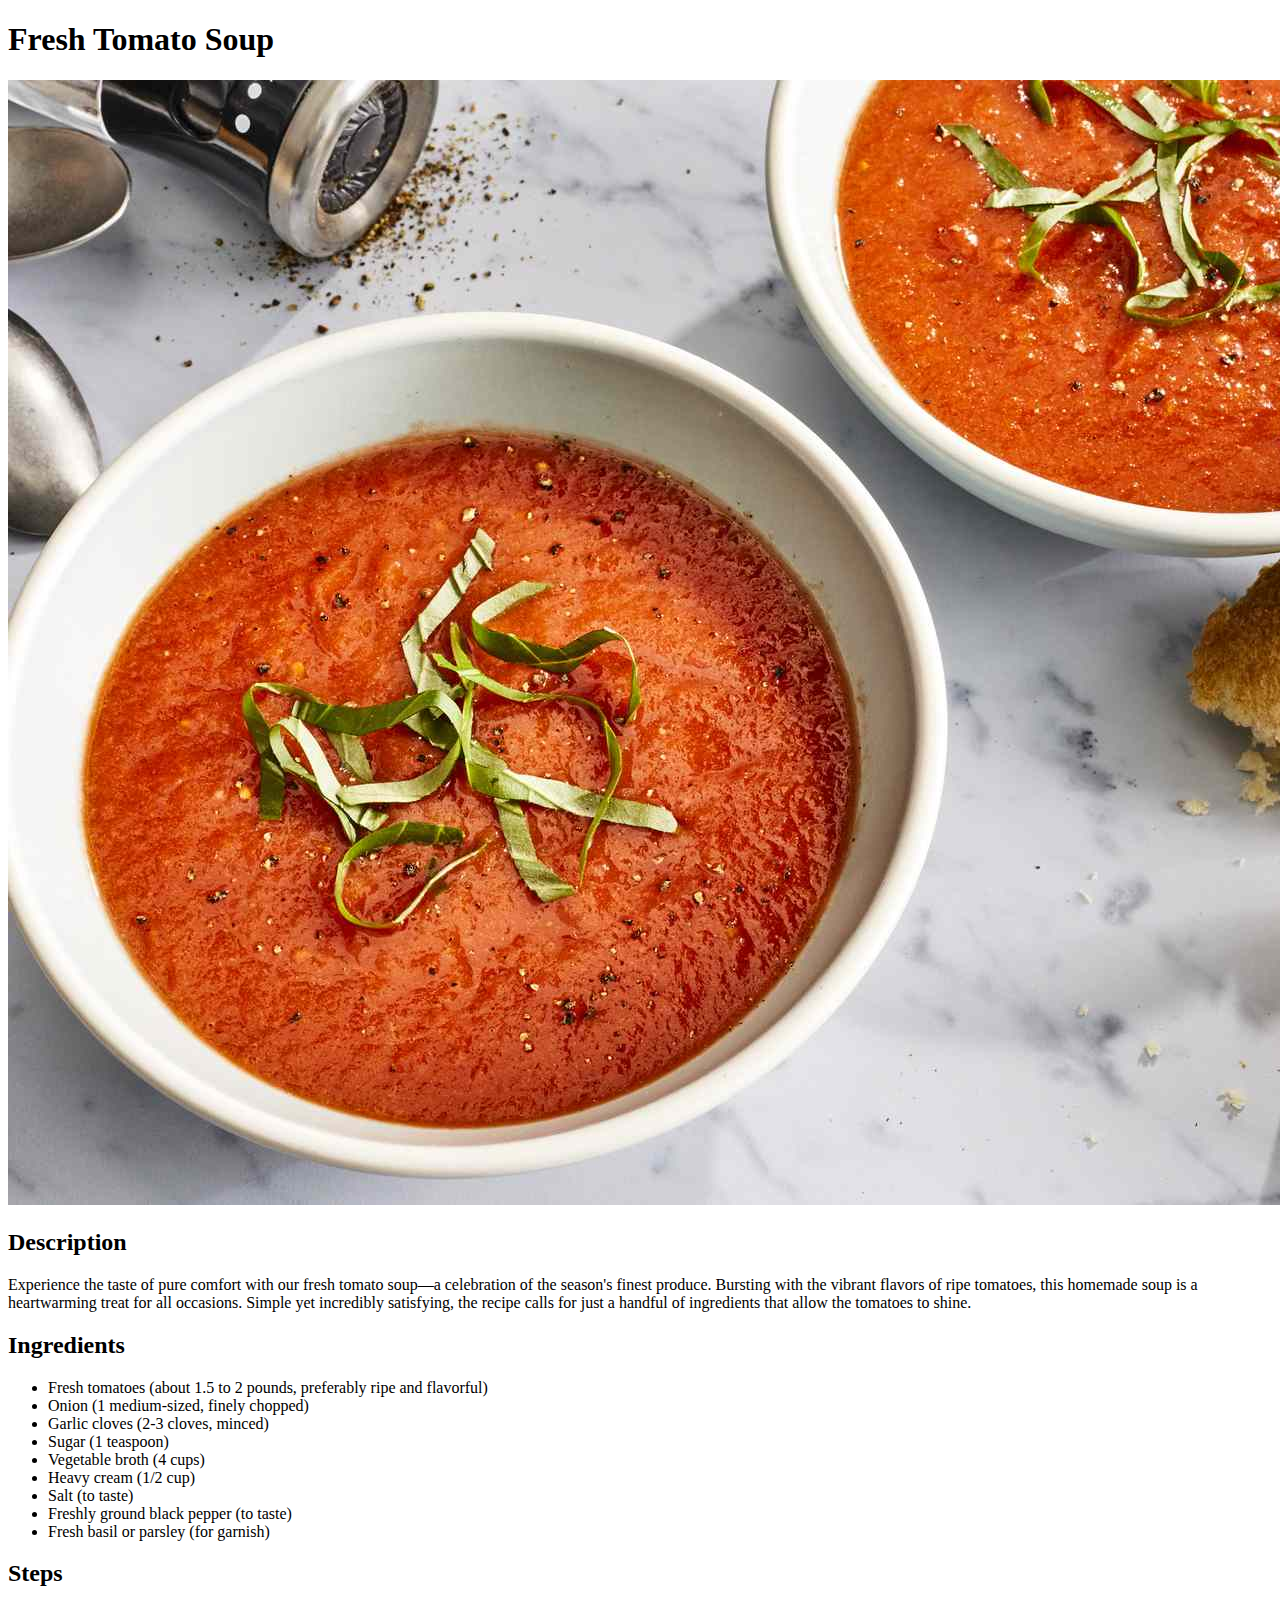
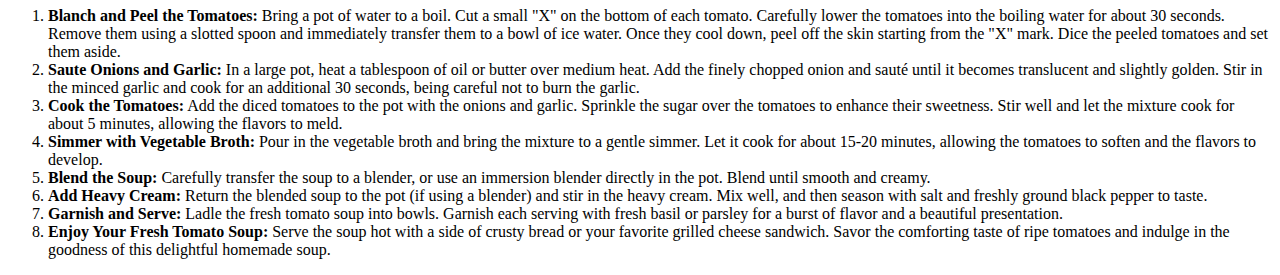
==== recipes/fresh-tomato-soup.html @ a5d9adff "Add fresh-tomato-soup page and create 3 sections" ====
<!DOCTYPE html>
<html lang="en">
    <head>
        <meta charset="utf-8">
        <title>Fresh Tomato Soup</title>
    </head>
    <body>
        <h1>Fresh Tomato Soup</h1>
        <img src="../img/fresh-tomato-soup.jpg" title="Fresh Tomato Soup">
        
        <h2>Description</h2>
        <p>Experience the taste of pure comfort with our fresh tomato soup—a celebration of the season's finest produce. Bursting with the vibrant flavors of ripe tomatoes, this homemade soup is a heartwarming treat for all occasions. Simple yet incredibly satisfying, the recipe calls for just a handful of ingredients that allow the tomatoes to shine.</p>

        <h2>Ingredients</h2>
        <ul>
            <li>Fresh tomatoes (about 1.5 to 2 pounds, preferably ripe and flavorful)</li>
            <li>Onion (1 medium-sized, finely chopped)</li>
            <li>Garlic cloves (2-3 cloves, minced)</li>
            <li>Sugar (1 teaspoon)</li>
            <li>Vegetable broth (4 cups)</li>
            <li>Heavy cream (1/2 cup)</li>
            <li>Salt (to taste)</li>
            <li>Freshly ground black pepper (to taste)</li>
            <li>Fresh basil or parsley (for garnish)</li>
        </ul>
        
        <h2>Steps</h2>
        <ol>
            <li><strong>Blanch and Peel the Tomatoes:</strong> Bring a pot of water to a boil. Cut a small "X" on the bottom of each tomato. Carefully lower the tomatoes into the boiling water for about 30 seconds. Remove them using a slotted spoon and immediately transfer them to a bowl of ice water. Once they cool down, peel off the skin starting from the "X" mark. Dice the peeled tomatoes and set them aside.</li>
            <li><strong>Saute Onions and Garlic:</strong>  In a large pot, heat a tablespoon of oil or butter over medium heat. Add the finely chopped onion and sauté until it becomes translucent and slightly golden. Stir in the minced garlic and cook for an additional 30 seconds, being careful not to burn the garlic.</li>
            <li><strong>Cook the Tomatoes:</strong> Add the diced tomatoes to the pot with the onions and garlic. Sprinkle the sugar over the tomatoes to enhance their sweetness. Stir well and let the mixture cook for about 5 minutes, allowing the flavors to meld.</li>
            <li><strong>Simmer with Vegetable Broth:</strong> Pour in the vegetable broth and bring the mixture to a gentle simmer. Let it cook for about 15-20 minutes, allowing the tomatoes to soften and the flavors to develop.</li>
            <li><strong>Blend the Soup:</strong> Carefully transfer the soup to a blender, or use an immersion blender directly in the pot. Blend until smooth and creamy.</li>
            <li><strong>Add Heavy Cream:</strong> Return the blended soup to the pot (if using a blender) and stir in the heavy cream. Mix well, and then season with salt and freshly ground black pepper to taste.</li>
            <li><strong>Garnish and Serve:</strong> Ladle the fresh tomato soup into bowls. Garnish each serving with fresh basil or parsley for a burst of flavor and a beautiful presentation.</li>
            <li><strong>Enjoy Your Fresh Tomato Soup:</strong> Serve the soup hot with a side of crusty bread or your favorite grilled cheese sandwich. Savor the comforting taste of ripe tomatoes and indulge in the goodness of this delightful homemade soup.</li>

        </ol>

    </body>
</html>
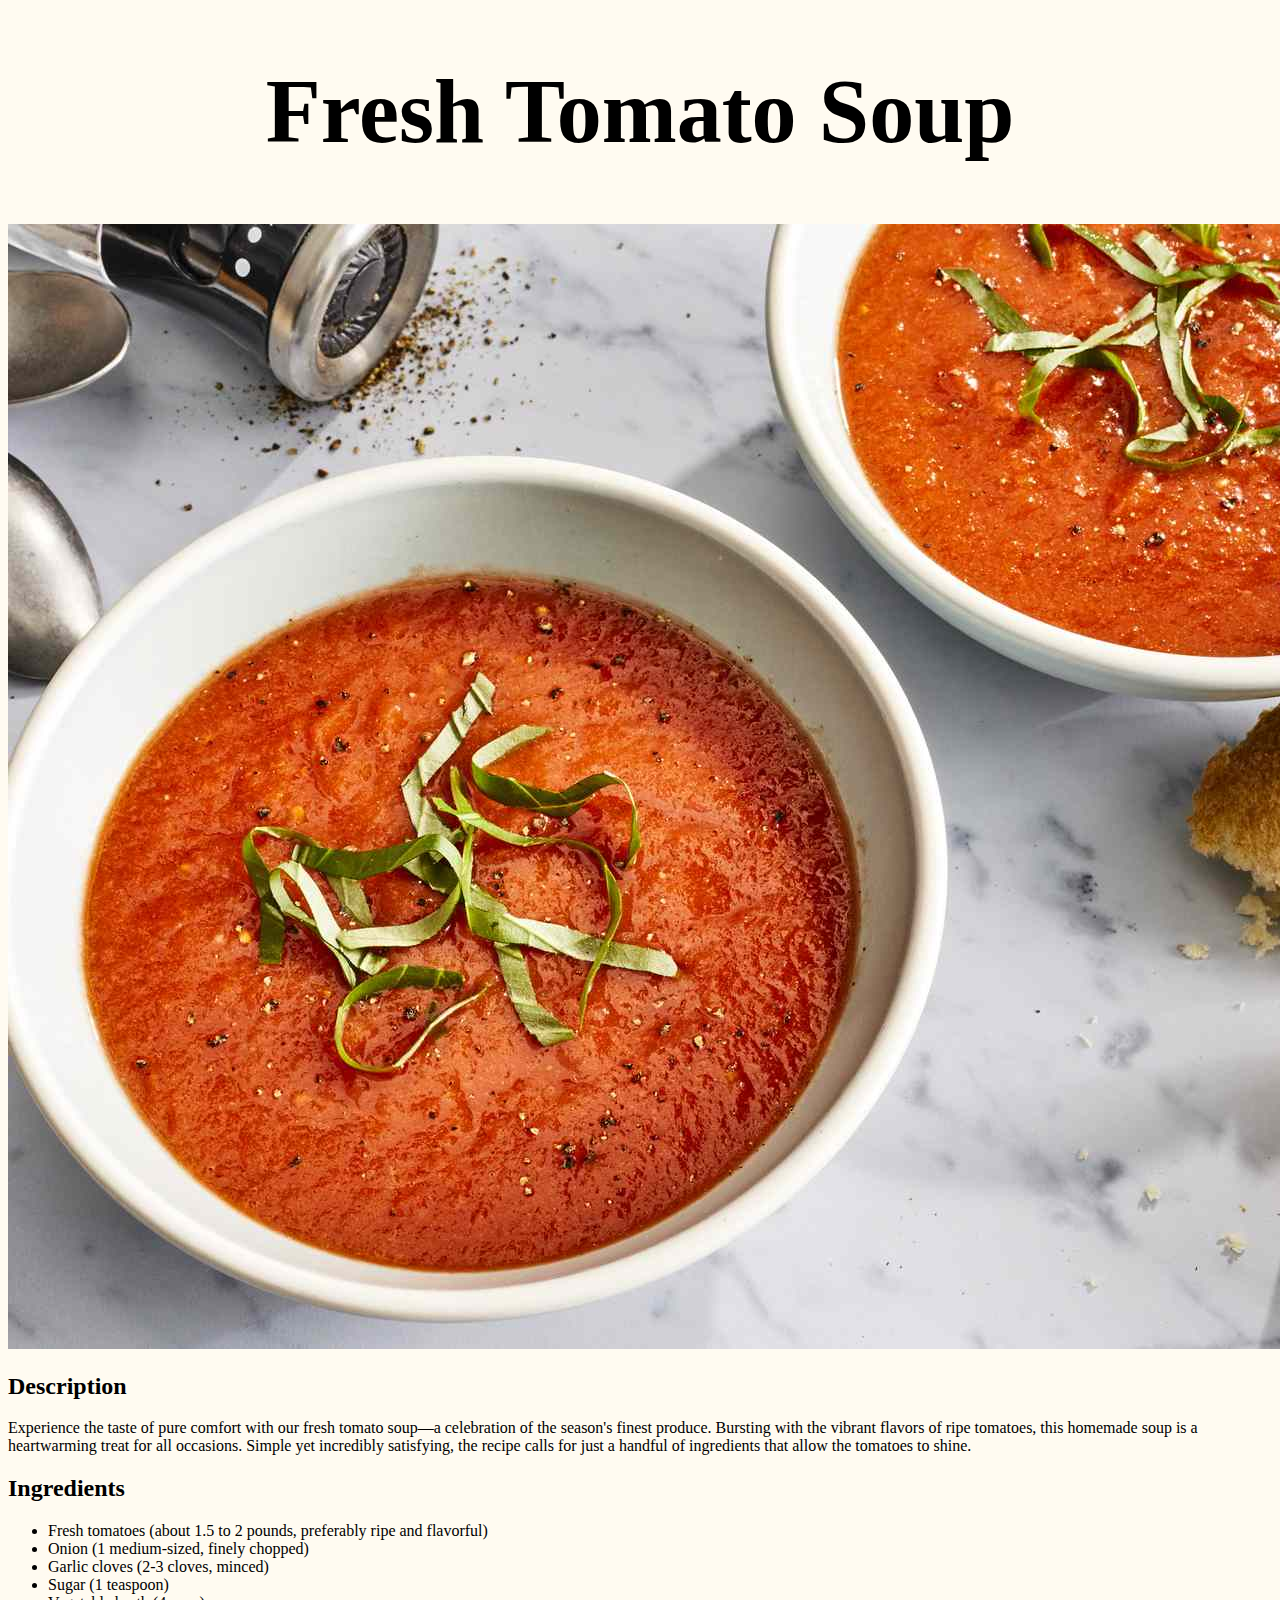
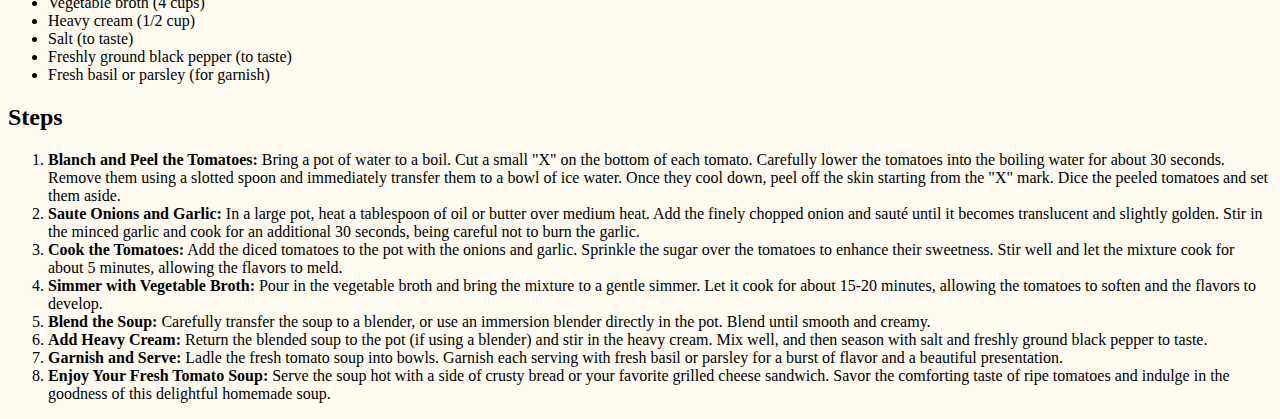
==== commit dc4855ae: "Add some styles (home, fresh-tomato-soup page)" ====
--- a/recipes/fresh-tomato-soup.html
+++ b/recipes/fresh-tomato-soup.html
@@ -3,9 +3,11 @@
     <head>
         <meta charset="utf-8">
         <title>Fresh Tomato Soup</title>
+        <link rel="stylesheet" href="../styles.css"/>
+
     </head>
     <body>
-        <h1>Fresh Tomato Soup</h1>
+        <h1 class="title" id="recipe">Fresh Tomato Soup</h1>
         <img src="../img/fresh-tomato-soup.jpg" title="Fresh Tomato Soup">
         
         <h2>Description</h2>
--- a/styles.css
+++ b/styles.css
@@ -0,0 +1,56 @@
+* {
+    background-color: rgb(255, 251, 241);
+    font-family:Georgia, 'Times New Roman', Times, serif;
+    /* text-indent: 50px; */
+    /* margin: 50px; */
+    padding: auto;
+}
+
+.container {
+    position: relative;
+  }
+
+.title#home-page {
+    position: absolute;
+    top: 30%;
+    left: 50%;
+    color: rgb(15, 8, 54);
+    font-weight: bold;
+    text-align: center;
+    font-family: "Cinzel", serif;
+    font-size: 92px;
+    background-color: transparent;
+
+}
+
+.description {
+    font-family:'Fauna One', serif;
+    font-size:30px;
+    
+}
+
+.subtitle {
+    font-family: "Cinzel", serif;
+    font-weight: bold;
+    font-size: 50px;
+    text-decoration: underline;
+    /* display: inline-block;  */
+    /* background-color: rgb(77, 66, 12);
+    color: rgba(255, 255, 255, 0.955) */
+}
+
+.image {
+    height: 764px;
+    width: 1400px;
+    /* opacity: 80%; */
+
+}
+.link-btn {
+    text-decoration:none;
+    padding: 0.5rem;
+    border: 1px solid #333333;
+}
+.title#recipe {
+    text-align: center;
+    font-size: 90px;
+}